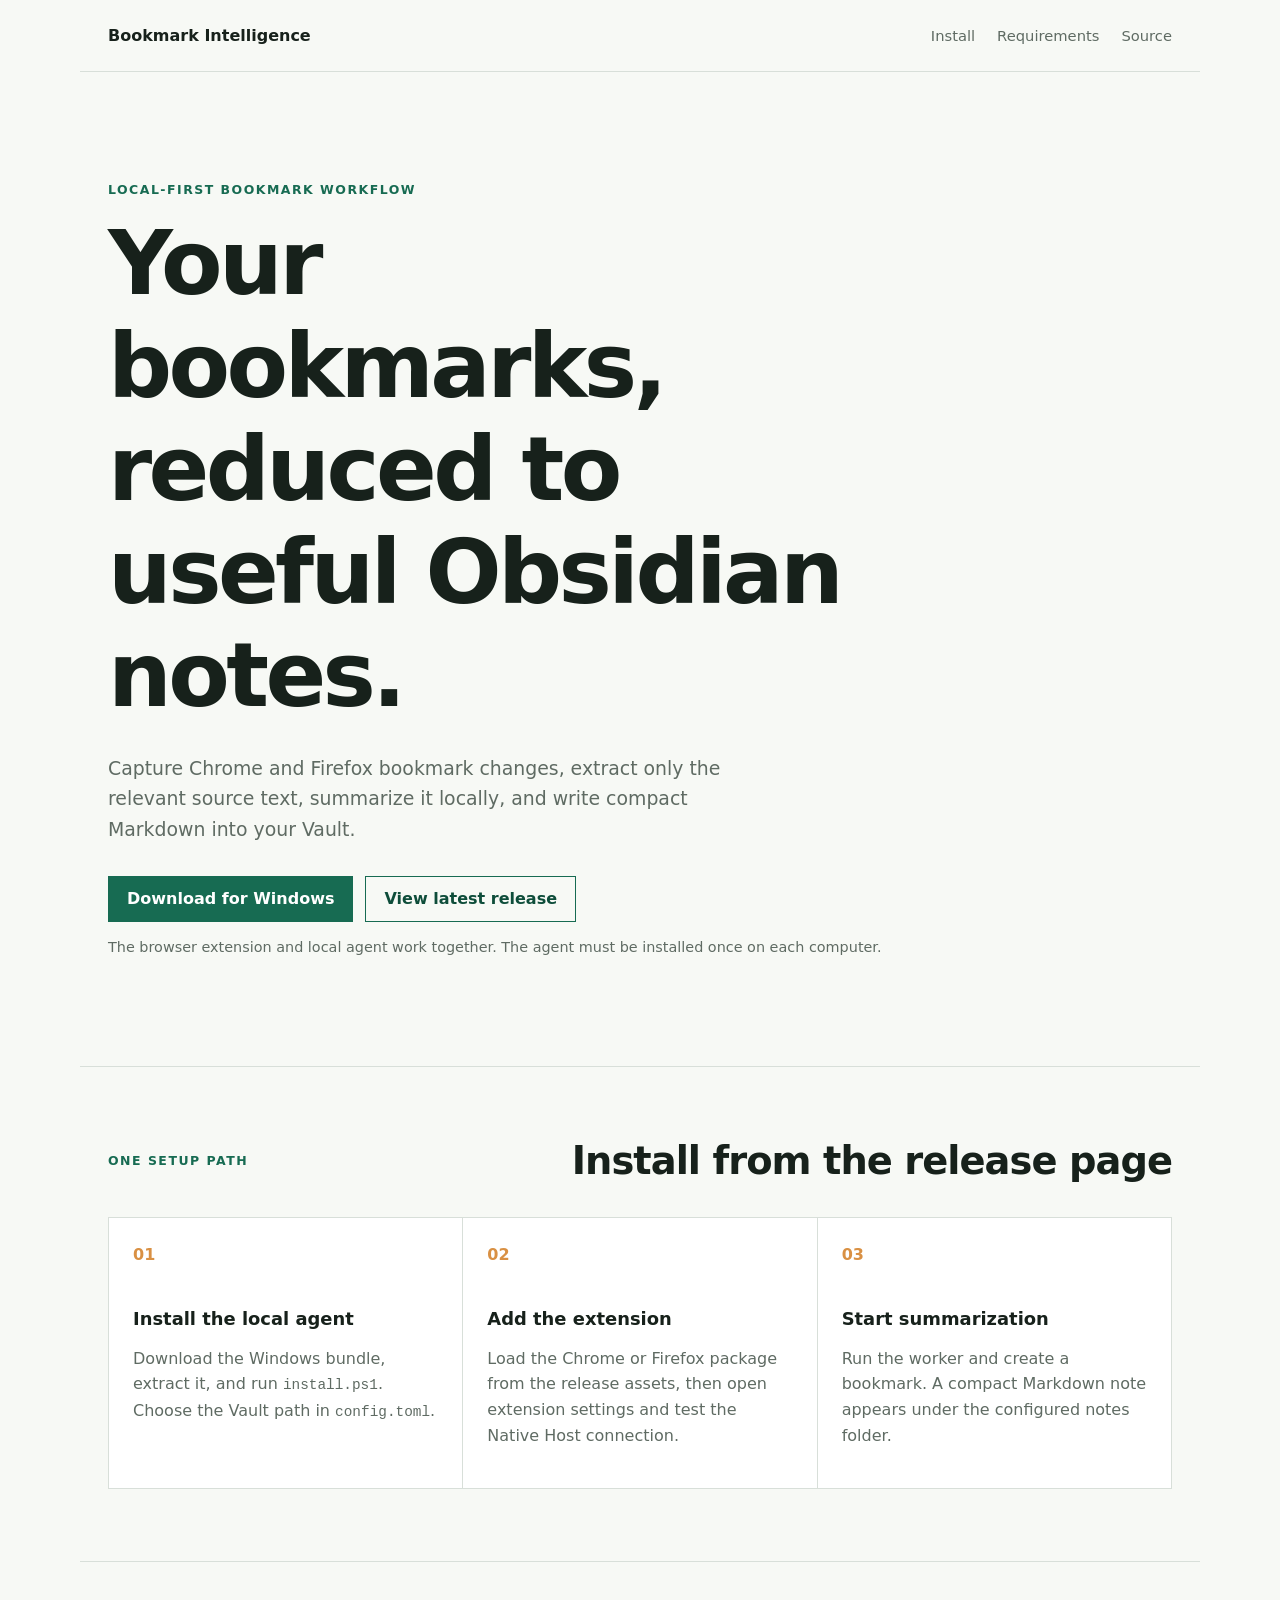
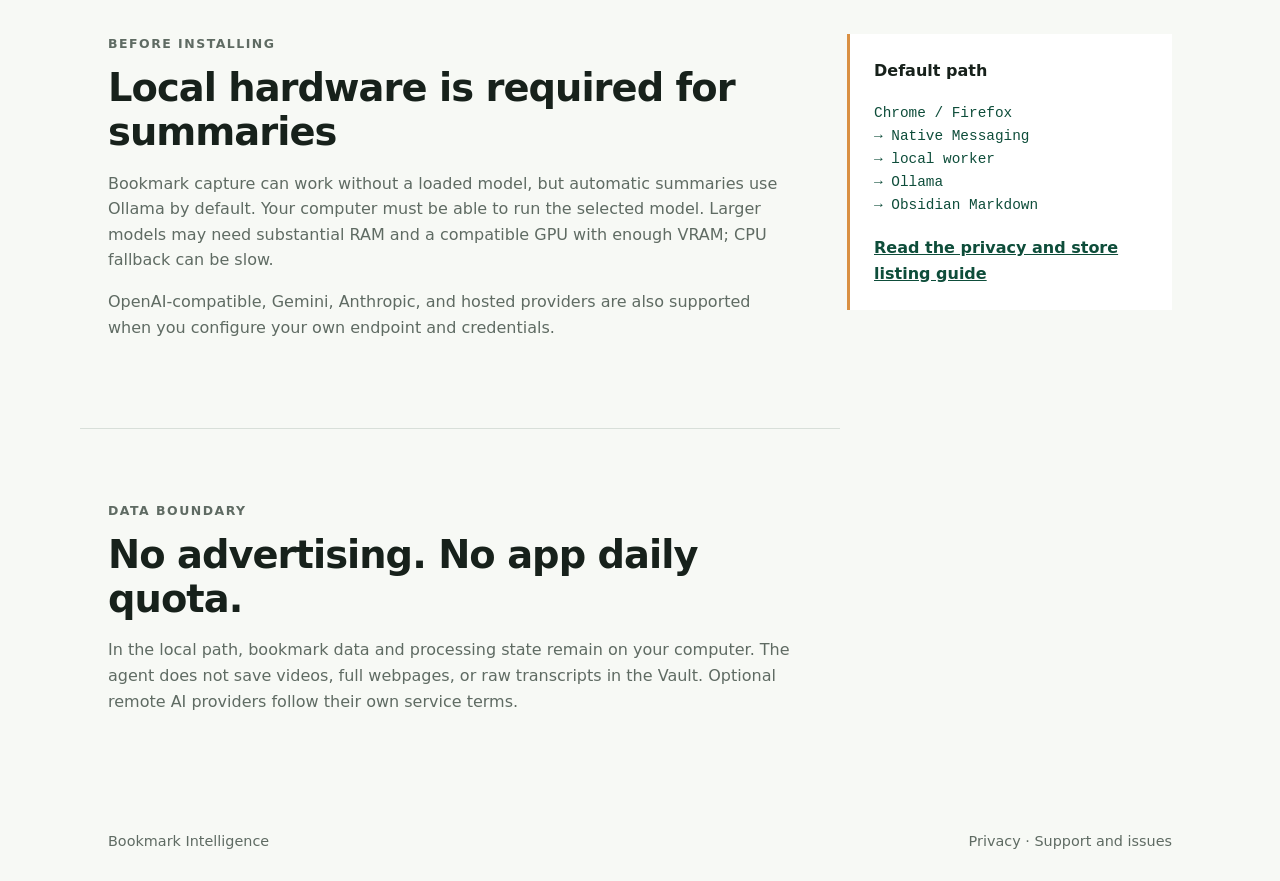
==== site/index.html @ 92572315 "Add public privacy page for store listings" ====
<!doctype html>
<html lang="en">
<head>
  <meta charset="utf-8">
  <meta name="viewport" content="width=device-width, initial-scale=1">
  <meta name="description" content="Local-first Chrome and Firefox bookmark summaries for Obsidian.">
  <title>Bookmark Intelligence</title>
  <link rel="stylesheet" href="styles.css">
</head>
<body>
  <header class="topbar">
    <a class="brand" href=".">Bookmark Intelligence</a>
    <nav aria-label="Primary navigation">
      <a href="#install">Install</a>
      <a href="#requirements">Requirements</a>
      <a href="https://github.com/EggR0/obsidian-bookmark-intelligence">Source</a>
    </nav>
  </header>
  <main>
    <section class="hero" aria-labelledby="hero-title">
      <p class="eyebrow">Local-first bookmark workflow</p>
      <h1 id="hero-title">Your bookmarks, reduced to useful Obsidian notes.</h1>
      <p class="lede">Capture Chrome and Firefox bookmark changes, extract only the relevant source text, summarize it locally, and write compact Markdown into your Vault.</p>
      <div class="actions">
        <a class="button primary" href="https://github.com/EggR0/obsidian-bookmark-intelligence/releases/latest/download/bookmark-intelligence-windows.zip">Download for Windows</a>
        <a class="button secondary" href="https://github.com/EggR0/obsidian-bookmark-intelligence/releases/latest">View latest release</a>
      </div>
      <p class="note">The browser extension and local agent work together. The agent must be installed once on each computer.</p>
    </section>
    <section id="install" class="section" aria-labelledby="install-title">
      <div class="section-heading"><p class="eyebrow">One setup path</p><h2 id="install-title">Install from the release page</h2></div>
      <div class="steps">
        <article class="step"><span>01</span><h3>Install the local agent</h3><p>Download the Windows bundle, extract it, and run <code>install.ps1</code>. Choose the Vault path in <code>config.toml</code>.</p></article>
        <article class="step"><span>02</span><h3>Add the extension</h3><p>Load the Chrome or Firefox package from the release assets, then open extension settings and test the Native Host connection.</p></article>
        <article class="step"><span>03</span><h3>Start summarization</h3><p>Run the worker and create a bookmark. A compact Markdown note appears under the configured notes folder.</p></article>
      </div>
    </section>
    <section id="requirements" class="section split" aria-labelledby="requirements-title">
      <div><p class="eyebrow">Before installing</p><h2 id="requirements-title">Local hardware is required for summaries</h2><p>Bookmark capture can work without a loaded model, but automatic summaries use Ollama by default. Your computer must be able to run the selected model. Larger models may need substantial RAM and a compatible GPU with enough VRAM; CPU fallback can be slow.</p><p>OpenAI-compatible, Gemini, Anthropic, and hosted providers are also supported when you configure your own endpoint and credentials.</p></div>
      <aside class="fact-panel"><strong>Default path</strong><code>Chrome / Firefox
→ Native Messaging
→ local worker
→ Ollama
→ Obsidian Markdown</code><a href="https://github.com/EggR0/obsidian-bookmark-intelligence/blob/main/STORE_SUBMISSION.md">Read the privacy and store listing guide</a></aside>
    </section>
    <section class="section compact" aria-labelledby="privacy-title"><p class="eyebrow">Data boundary</p><h2 id="privacy-title">No advertising. No app daily quota.</h2><p>In the local path, bookmark data and processing state remain on your computer. The agent does not save videos, full webpages, or raw transcripts in the Vault. Optional remote AI providers follow their own service terms.</p></section>
  </main>
  <footer class="footer"><span>Bookmark Intelligence</span><span><a href="privacy.html">Privacy</a> · <a href="https://github.com/EggR0/obsidian-bookmark-intelligence/issues">Support and issues</a></span></footer>
</body>
</html>
---- site/styles.css ----
:root { color-scheme: light; --ink:#17211b; --muted:#5f6b63; --line:#d8dfd9; --paper:#f7f9f5; --panel:#fff; --accent:#176b52; --accent-dark:#0e4d3a; --warm:#d99043; }
* { box-sizing:border-box; }
html { scroll-behavior:smooth; }
body { margin:0; background:var(--paper); color:var(--ink); font:16px/1.6 system-ui,-apple-system,BlinkMacSystemFont,"Segoe UI",sans-serif; }
a { color:inherit; }
.topbar, main, .footer { max-width:1120px; margin:0 auto; }
.topbar { min-height:72px; display:flex; align-items:center; justify-content:space-between; padding:0 28px; border-bottom:1px solid var(--line); }
.brand { font-weight:750; text-decoration:none; }
nav { display:flex; gap:22px; color:var(--muted); font-size:.92rem; }
nav a, .footer a { text-decoration:none; }
nav a:hover, .footer a:hover { color:var(--accent); }
.hero { padding:108px 28px 92px; max-width:850px; }
.eyebrow { margin:0 0 12px; color:var(--accent); font-size:.78rem; font-weight:800; letter-spacing:.12em; text-transform:uppercase; }
h1,h2,h3 { line-height:1.15; margin:0; }
h1 { max-width:760px; font-size:clamp(2.7rem,7vw,5.8rem); letter-spacing:-.04em; }
h2 { font-size:clamp(1.9rem,3vw,3rem); letter-spacing:-.025em; }
h3 { font-size:1.12rem; }
.lede { max-width:680px; margin:26px 0 0; color:var(--muted); font-size:1.18rem; }
.actions { display:flex; flex-wrap:wrap; gap:12px; margin-top:32px; }
.button { display:inline-flex; align-items:center; min-height:46px; padding:0 18px; border:1px solid var(--accent); font-weight:700; text-decoration:none; }
.button.primary { background:var(--accent); color:#fff; }
.button.primary:hover { background:var(--accent-dark); }
.button.secondary { color:var(--accent-dark); }
.button.secondary:hover { background:#e5eee8; }
.note { color:var(--muted); font-size:.9rem; }
.section { padding:72px 28px; border-top:1px solid var(--line); }
.section-heading { display:flex; align-items:end; justify-content:space-between; gap:24px; margin-bottom:34px; }
.steps { display:grid; grid-template-columns:repeat(3,1fr); gap:1px; background:var(--line); border:1px solid var(--line); }
.step { min-height:220px; padding:24px; background:var(--panel); }
.step span { display:block; margin-bottom:42px; color:var(--warm); font-weight:800; }
.step p,.split p,.compact p { color:var(--muted); }
.split { display:grid; grid-template-columns:minmax(0,1.35fr) minmax(260px,.65fr); gap:64px; align-items:start; }
.fact-panel { display:grid; gap:18px; padding:24px; border-left:3px solid var(--warm); background:var(--panel); }
.fact-panel code { color:var(--accent-dark); white-space:pre-line; }
.fact-panel a { color:var(--accent-dark); font-weight:700; }
.compact { max-width:760px; }
.footer { display:flex; justify-content:space-between; gap:20px; padding:28px; color:var(--muted); font-size:.9rem; }
code { font-family:ui-monospace,SFMono-Regular,Consolas,monospace; font-size:.9em; }
.prose { max-width:760px; color:var(--muted); }
.permission-list { max-width:760px; display:grid; grid-template-columns:minmax(140px,.35fr) minmax(0,1fr); margin:28px 0 0; border-top:1px solid var(--line); }
.permission-list dt,.permission-list dd { margin:0; padding:15px 0; border-bottom:1px solid var(--line); }
.permission-list dt { color:var(--accent-dark); font-family:ui-monospace,SFMono-Regular,Consolas,monospace; font-weight:700; }
.permission-list dd { color:var(--muted); }
@media (max-width:700px) { .topbar{padding:0 18px} nav{gap:12px} nav a:nth-child(2){display:none} .hero{padding:76px 18px 64px} h1{font-size:clamp(2.7rem,14vw,4.4rem)} .section{padding:52px 18px} .section-heading,.split{display:block} .section-heading h2{margin-top:18px} .steps{display:block} .step+.step{border-top:1px solid var(--line)} .step{min-height:0} .step span{margin-bottom:24px} .fact-panel{margin-top:32px} .footer{padding:24px 18px} }
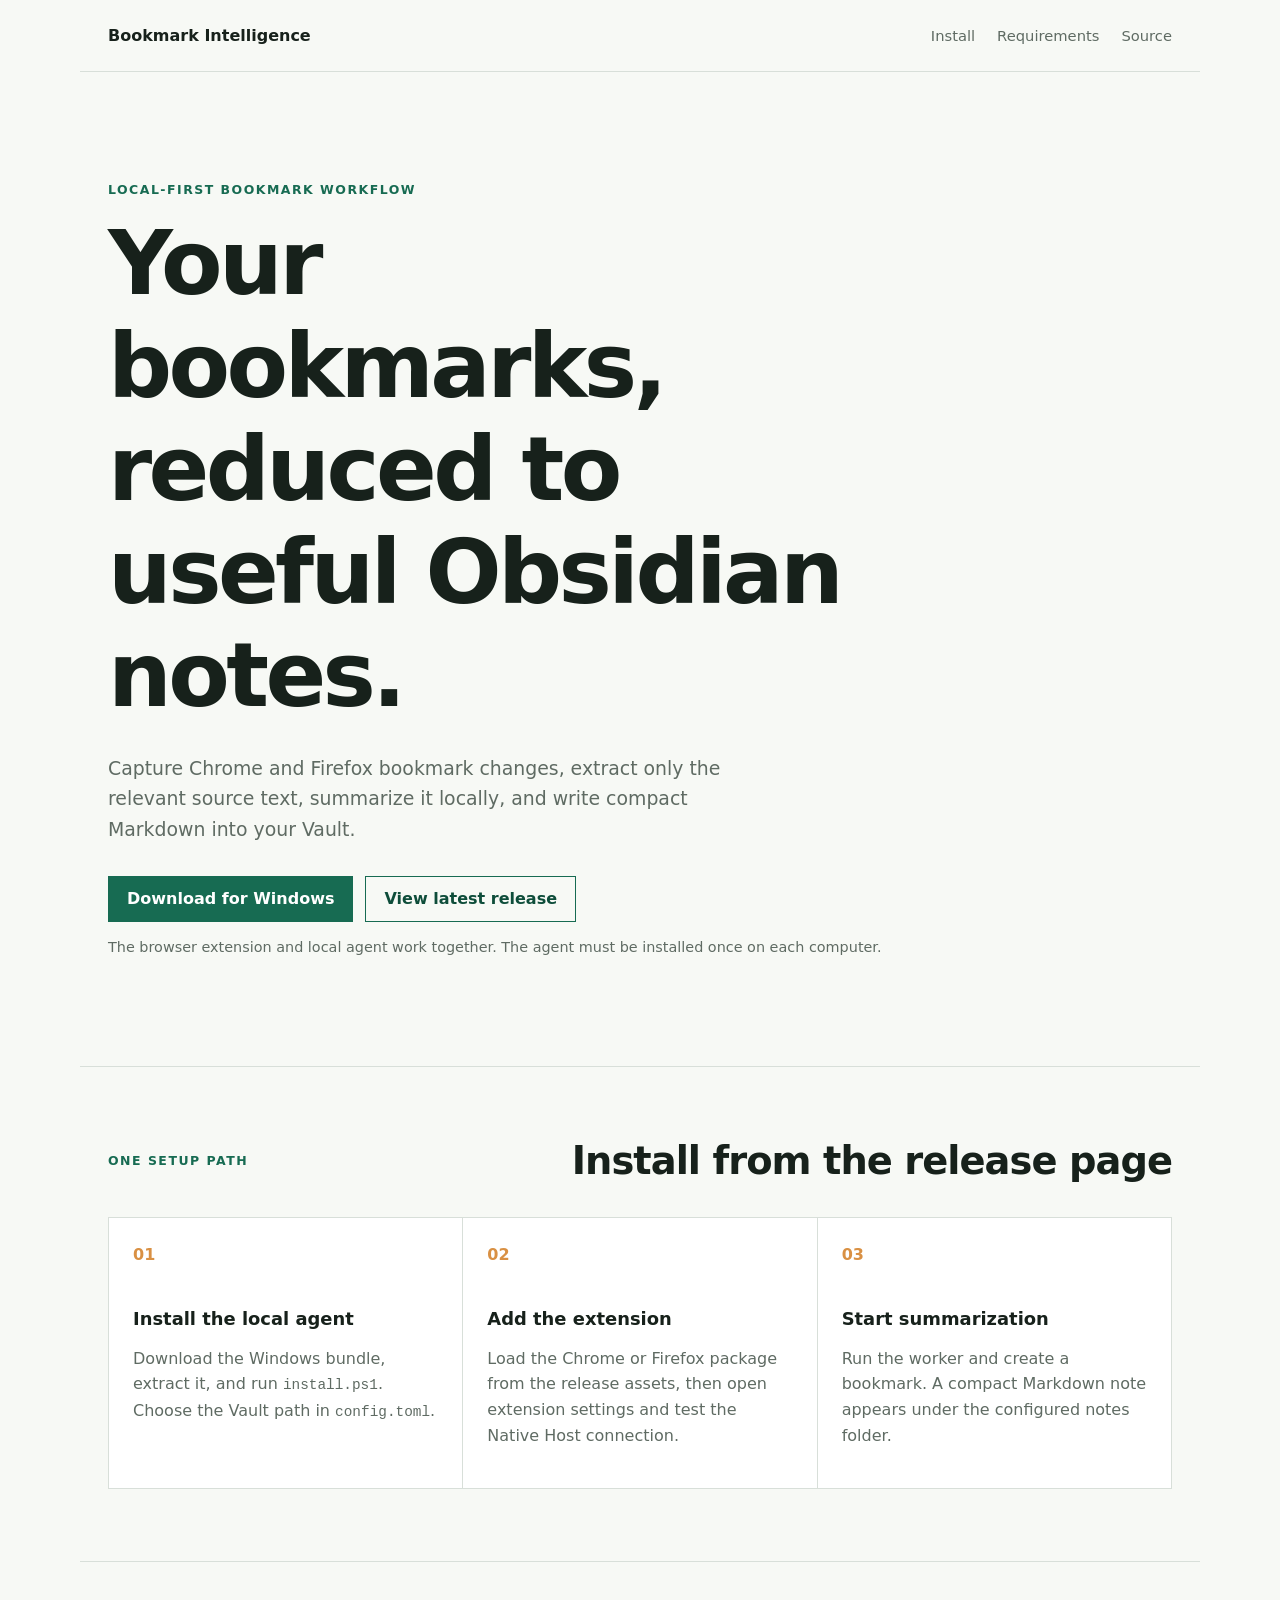
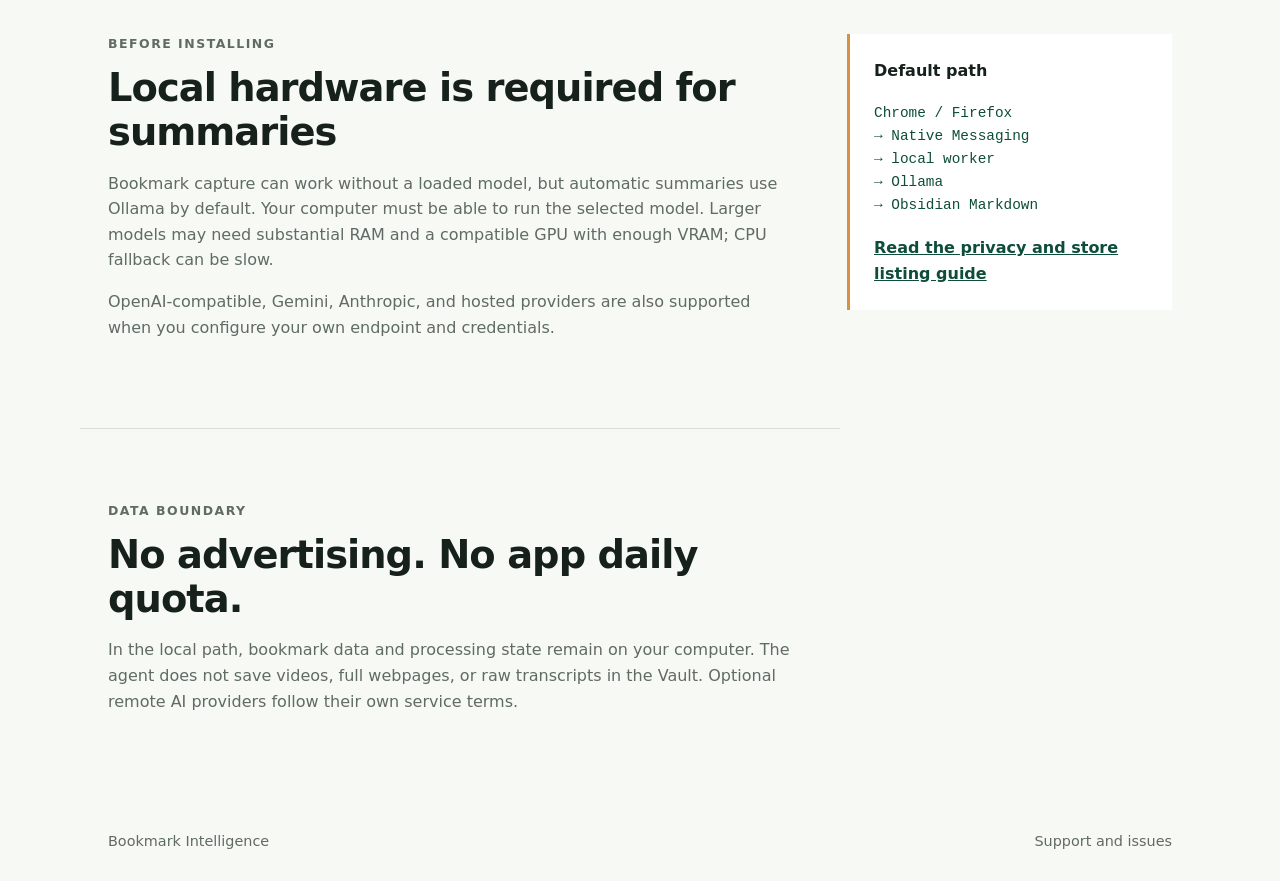
==== commit 816f5de1: "Sync privacy page with main" ====
--- a/site/index.html
+++ b/site/index.html
@@ -45,6 +45,6 @@
     </section>
     <section class="section compact" aria-labelledby="privacy-title"><p class="eyebrow">Data boundary</p><h2 id="privacy-title">No advertising. No app daily quota.</h2><p>In the local path, bookmark data and processing state remain on your computer. The agent does not save videos, full webpages, or raw transcripts in the Vault. Optional remote AI providers follow their own service terms.</p></section>
   </main>
-  <footer class="footer"><span>Bookmark Intelligence</span><span><a href="privacy.html">Privacy</a> · <a href="https://github.com/EggR0/obsidian-bookmark-intelligence/issues">Support and issues</a></span></footer>
+  <footer class="footer"><span>Bookmark Intelligence</span><a href="https://github.com/EggR0/obsidian-bookmark-intelligence/issues">Support and issues</a></footer>
 </body>
 </html>
--- a/site/styles.css
+++ b/site/styles.css
@@ -36,9 +36,4 @@
 .compact { max-width:760px; }
 .footer { display:flex; justify-content:space-between; gap:20px; padding:28px; color:var(--muted); font-size:.9rem; }
 code { font-family:ui-monospace,SFMono-Regular,Consolas,monospace; font-size:.9em; }
-.prose { max-width:760px; color:var(--muted); }
-.permission-list { max-width:760px; display:grid; grid-template-columns:minmax(140px,.35fr) minmax(0,1fr); margin:28px 0 0; border-top:1px solid var(--line); }
-.permission-list dt,.permission-list dd { margin:0; padding:15px 0; border-bottom:1px solid var(--line); }
-.permission-list dt { color:var(--accent-dark); font-family:ui-monospace,SFMono-Regular,Consolas,monospace; font-weight:700; }
-.permission-list dd { color:var(--muted); }
 @media (max-width:700px) { .topbar{padding:0 18px} nav{gap:12px} nav a:nth-child(2){display:none} .hero{padding:76px 18px 64px} h1{font-size:clamp(2.7rem,14vw,4.4rem)} .section{padding:52px 18px} .section-heading,.split{display:block} .section-heading h2{margin-top:18px} .steps{display:block} .step+.step{border-top:1px solid var(--line)} .step{min-height:0} .step span{margin-bottom:24px} .fact-panel{margin-top:32px} .footer{padding:24px 18px} }
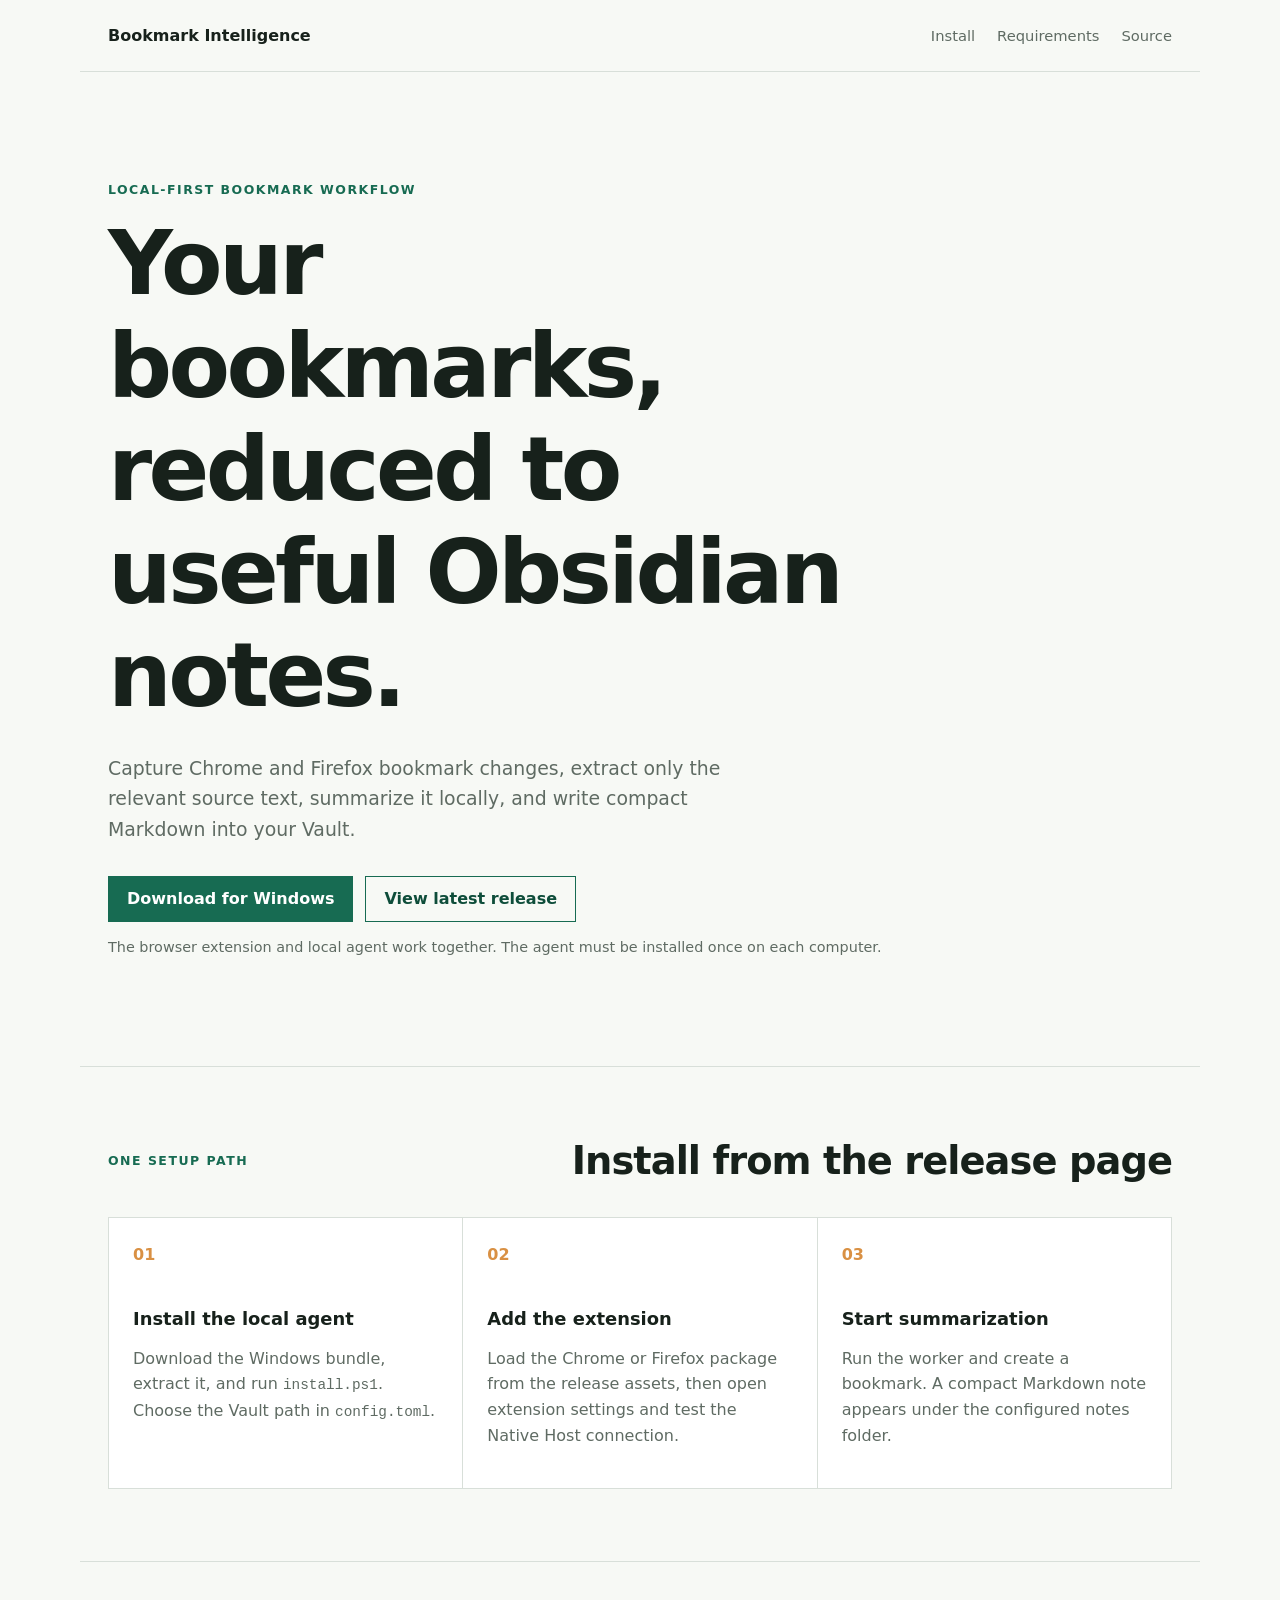
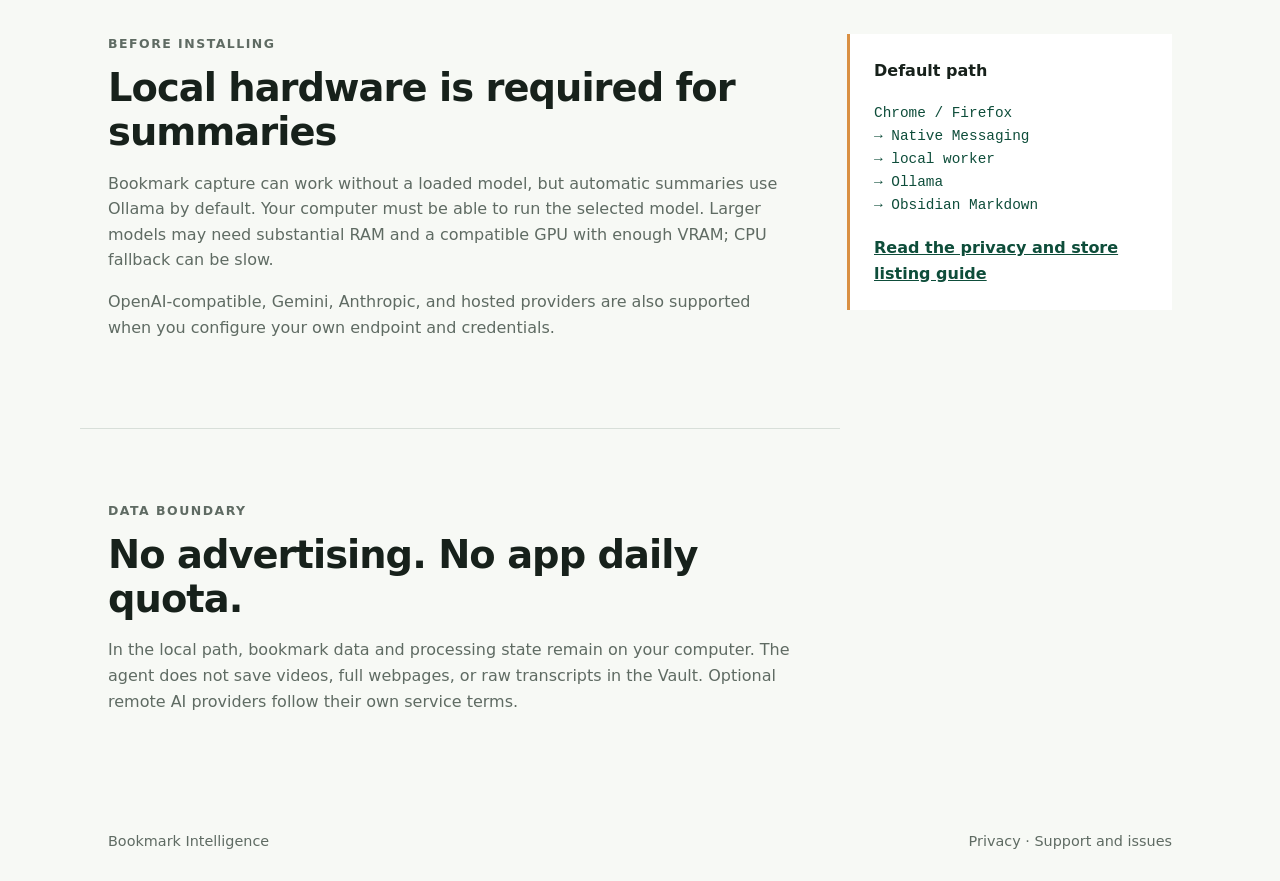
==== commit 7a8b22c8: "Link privacy page from public portal" ====
--- a/site/index.html
+++ b/site/index.html
@@ -45,6 +45,6 @@
     </section>
     <section class="section compact" aria-labelledby="privacy-title"><p class="eyebrow">Data boundary</p><h2 id="privacy-title">No advertising. No app daily quota.</h2><p>In the local path, bookmark data and processing state remain on your computer. The agent does not save videos, full webpages, or raw transcripts in the Vault. Optional remote AI providers follow their own service terms.</p></section>
   </main>
-  <footer class="footer"><span>Bookmark Intelligence</span><a href="https://github.com/EggR0/obsidian-bookmark-intelligence/issues">Support and issues</a></footer>
+  <footer class="footer"><span>Bookmark Intelligence</span><span><a href="privacy.html">Privacy</a> · <a href="https://github.com/EggR0/obsidian-bookmark-intelligence/issues">Support and issues</a></span></footer>
 </body>
 </html>
--- a/site/styles.css
+++ b/site/styles.css
@@ -36,4 +36,9 @@
 .compact { max-width:760px; }
 .footer { display:flex; justify-content:space-between; gap:20px; padding:28px; color:var(--muted); font-size:.9rem; }
 code { font-family:ui-monospace,SFMono-Regular,Consolas,monospace; font-size:.9em; }
+.prose { max-width:760px; color:var(--muted); }
+.permission-list { max-width:760px; display:grid; grid-template-columns:minmax(140px,.35fr) minmax(0,1fr); margin:28px 0 0; border-top:1px solid var(--line); }
+.permission-list dt,.permission-list dd { margin:0; padding:15px 0; border-bottom:1px solid var(--line); }
+.permission-list dt { color:var(--accent-dark); font-family:ui-monospace,SFMono-Regular,Consolas,monospace; font-weight:700; }
+.permission-list dd { color:var(--muted); }
 @media (max-width:700px) { .topbar{padding:0 18px} nav{gap:12px} nav a:nth-child(2){display:none} .hero{padding:76px 18px 64px} h1{font-size:clamp(2.7rem,14vw,4.4rem)} .section{padding:52px 18px} .section-heading,.split{display:block} .section-heading h2{margin-top:18px} .steps{display:block} .step+.step{border-top:1px solid var(--line)} .step{min-height:0} .step span{margin-bottom:24px} .fact-panel{margin-top:32px} .footer{padding:24px 18px} }
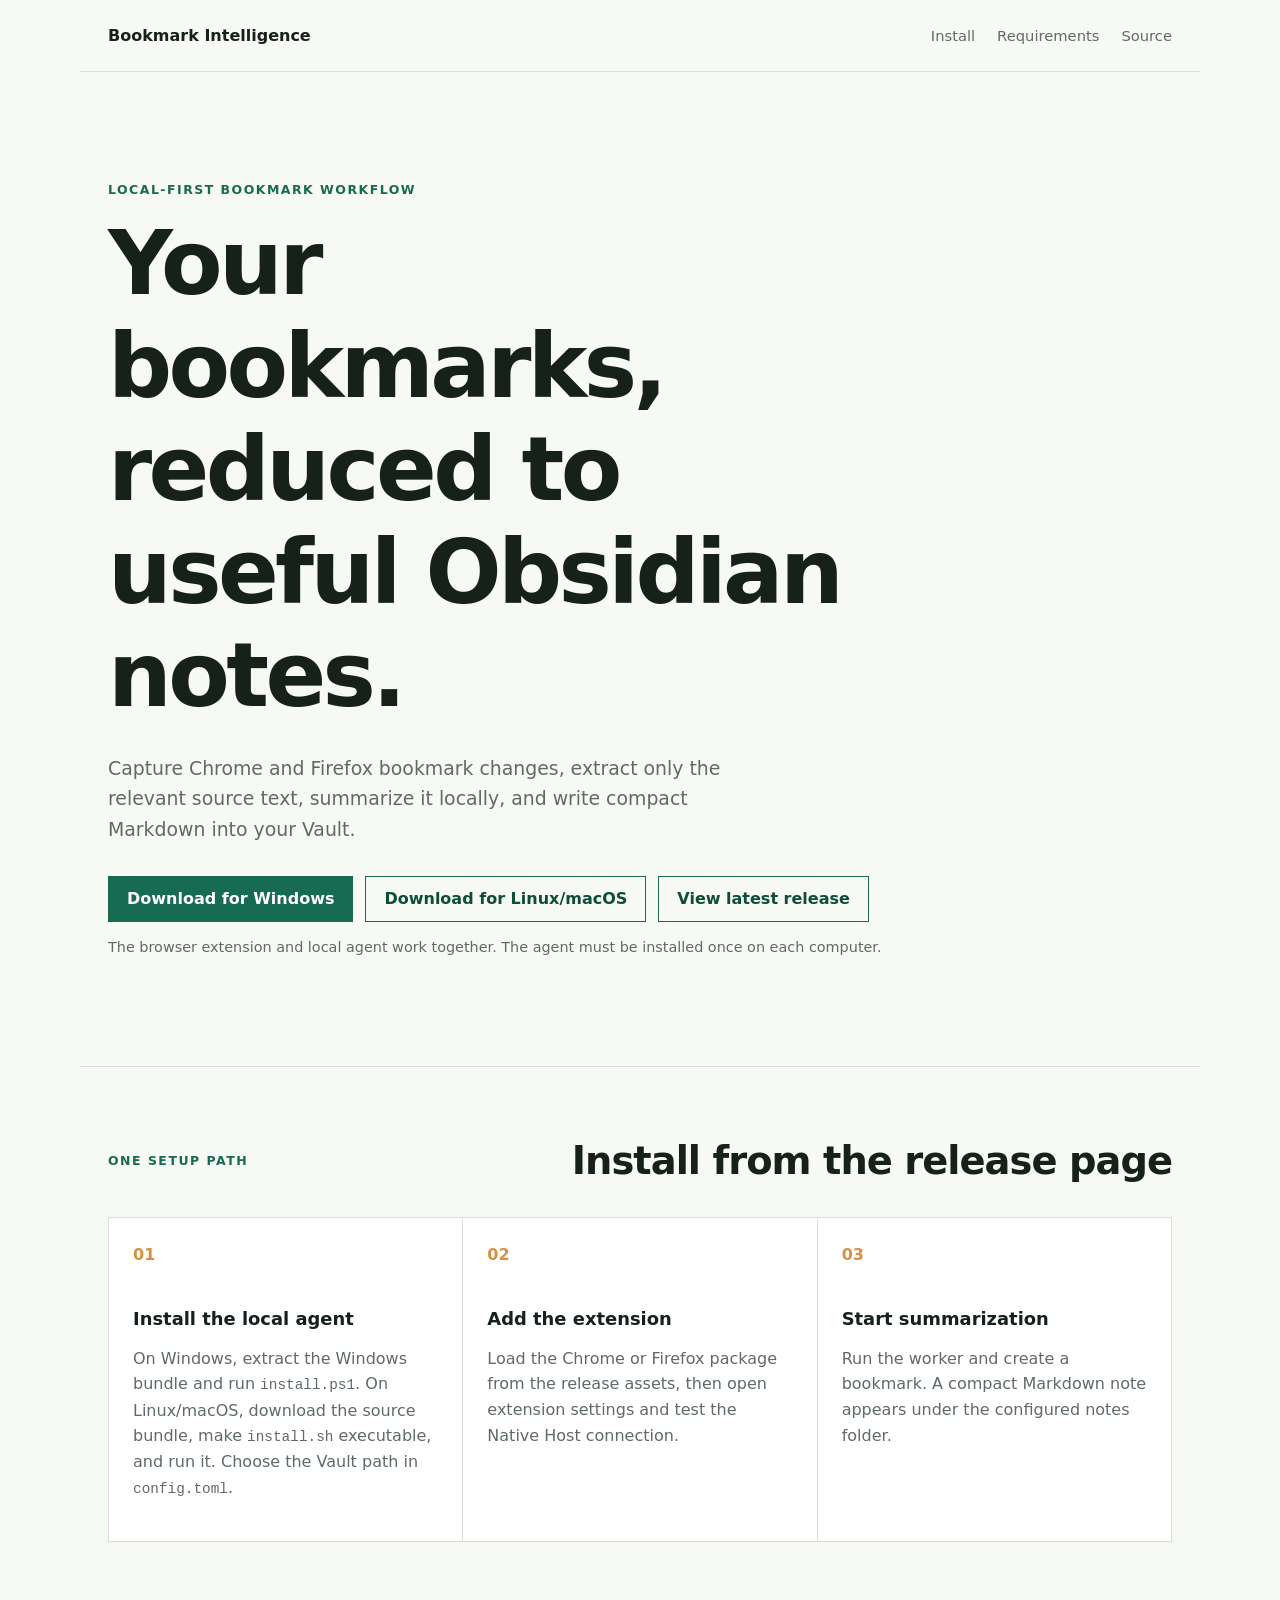
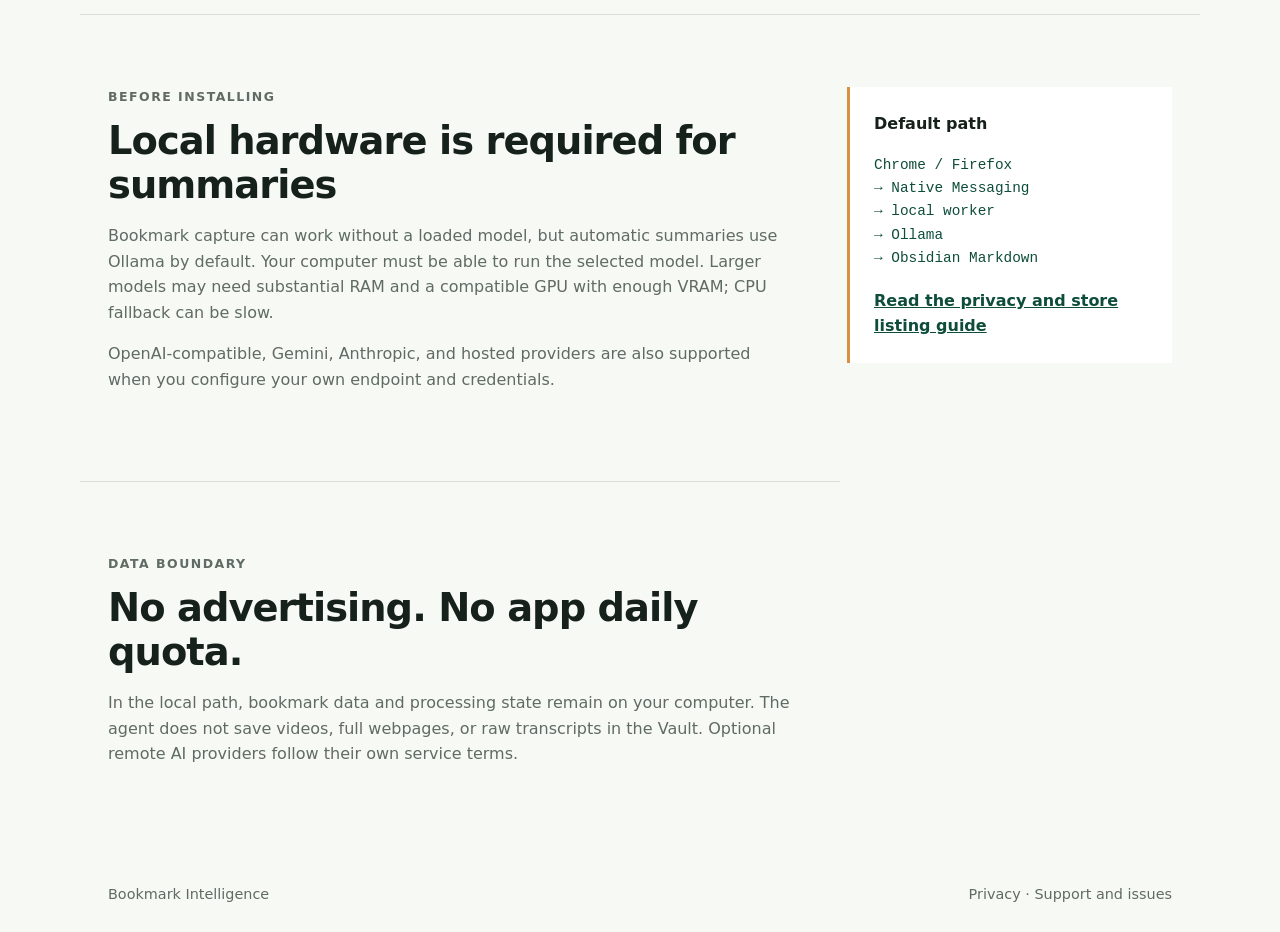
==== commit 6bfdee12: "Document Linux and macOS installation downloads" ====
--- a/site/index.html
+++ b/site/index.html
@@ -23,6 +23,7 @@
       <p class="lede">Capture Chrome and Firefox bookmark changes, extract only the relevant source text, summarize it locally, and write compact Markdown into your Vault.</p>
       <div class="actions">
         <a class="button primary" href="https://github.com/EggR0/obsidian-bookmark-intelligence/releases/latest/download/bookmark-intelligence-windows.zip">Download for Windows</a>
+        <a class="button secondary" href="https://github.com/EggR0/obsidian-bookmark-intelligence/releases/latest/download/bookmark-intelligence-source.zip">Download for Linux/macOS</a>
         <a class="button secondary" href="https://github.com/EggR0/obsidian-bookmark-intelligence/releases/latest">View latest release</a>
       </div>
       <p class="note">The browser extension and local agent work together. The agent must be installed once on each computer.</p>
@@ -30,7 +31,7 @@
     <section id="install" class="section" aria-labelledby="install-title">
       <div class="section-heading"><p class="eyebrow">One setup path</p><h2 id="install-title">Install from the release page</h2></div>
       <div class="steps">
-        <article class="step"><span>01</span><h3>Install the local agent</h3><p>Download the Windows bundle, extract it, and run <code>install.ps1</code>. Choose the Vault path in <code>config.toml</code>.</p></article>
+        <article class="step"><span>01</span><h3>Install the local agent</h3><p>On Windows, extract the Windows bundle and run <code>install.ps1</code>. On Linux/macOS, download the source bundle, make <code>install.sh</code> executable, and run it. Choose the Vault path in <code>config.toml</code>.</p></article>
         <article class="step"><span>02</span><h3>Add the extension</h3><p>Load the Chrome or Firefox package from the release assets, then open extension settings and test the Native Host connection.</p></article>
         <article class="step"><span>03</span><h3>Start summarization</h3><p>Run the worker and create a bookmark. A compact Markdown note appears under the configured notes folder.</p></article>
       </div>
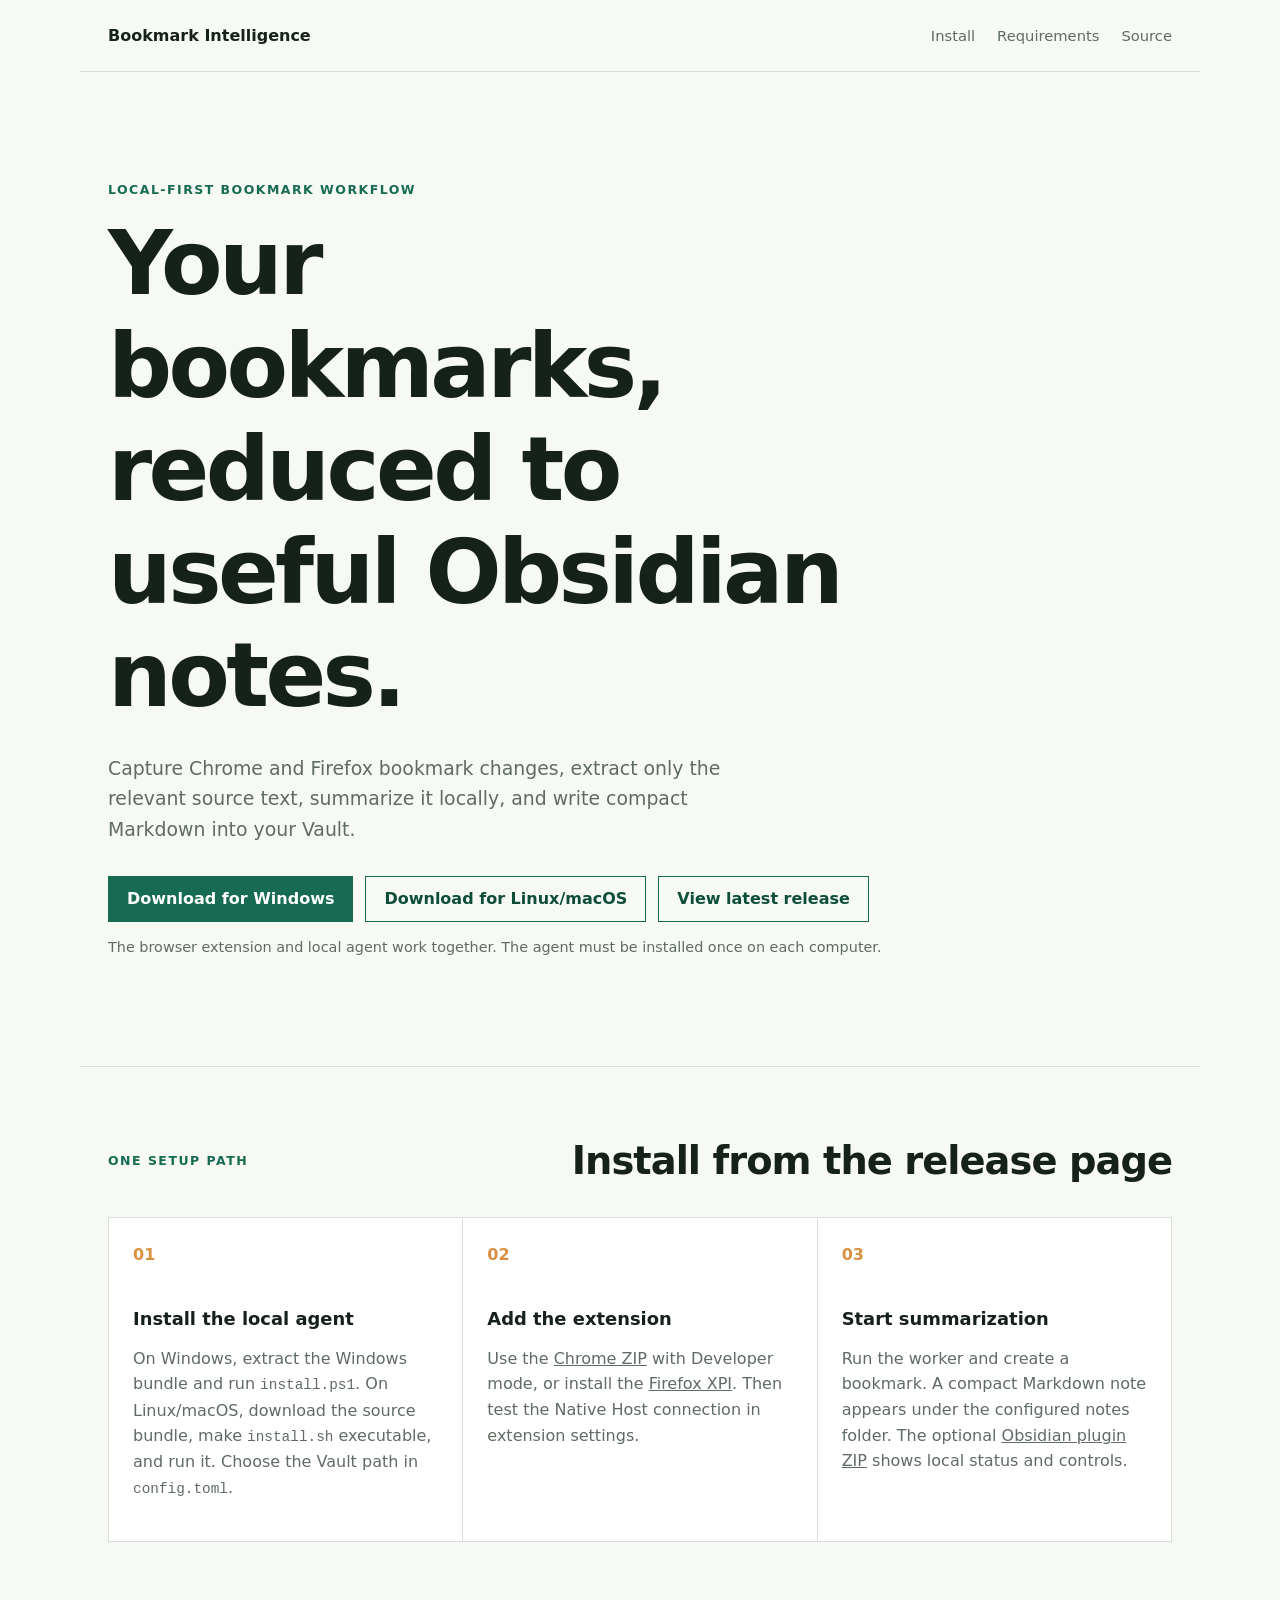
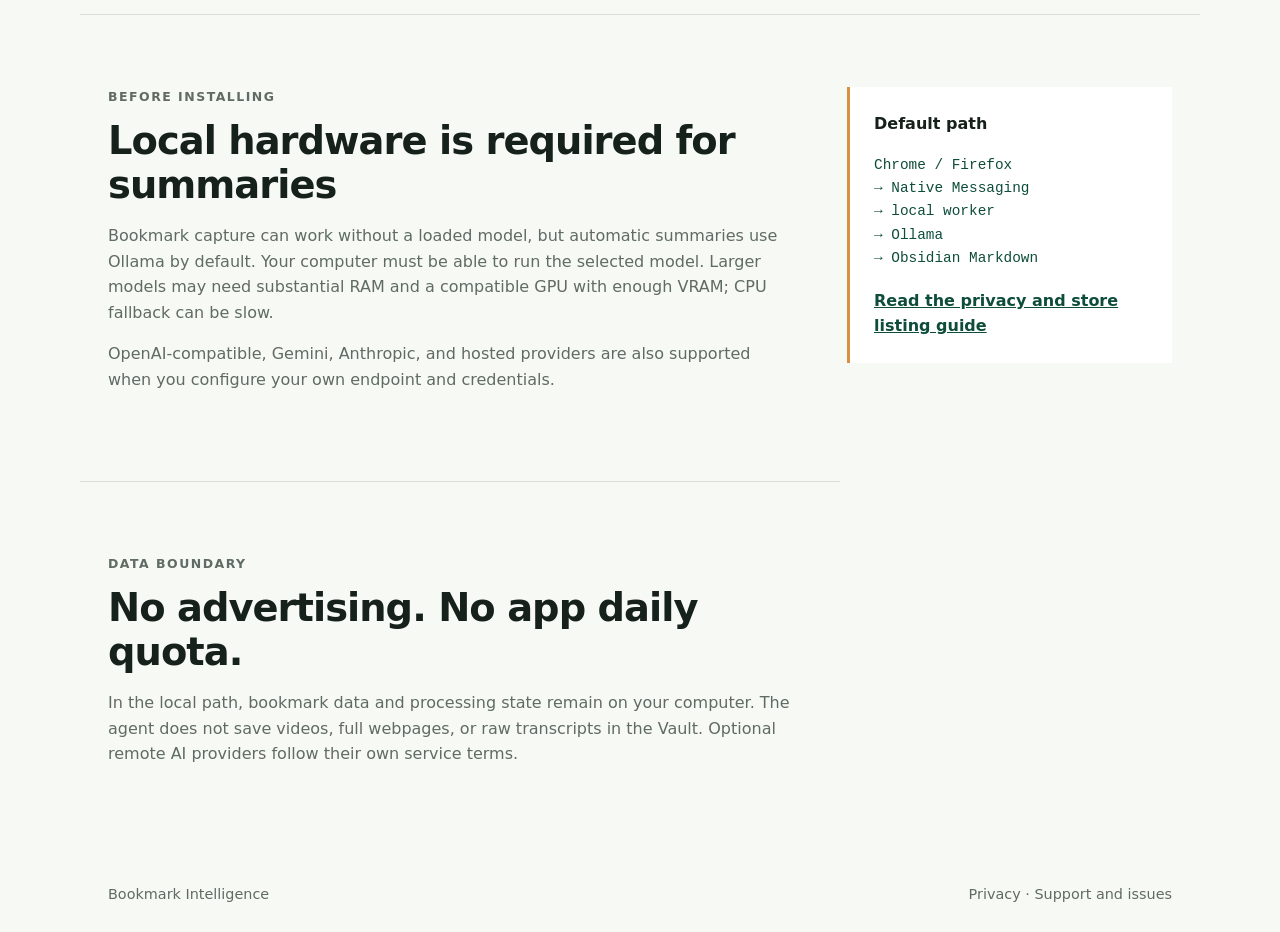
==== commit d0e1ace1: "Clarify release package download links" ====
--- a/site/index.html
+++ b/site/index.html
@@ -32,8 +32,8 @@
       <div class="section-heading"><p class="eyebrow">One setup path</p><h2 id="install-title">Install from the release page</h2></div>
       <div class="steps">
         <article class="step"><span>01</span><h3>Install the local agent</h3><p>On Windows, extract the Windows bundle and run <code>install.ps1</code>. On Linux/macOS, download the source bundle, make <code>install.sh</code> executable, and run it. Choose the Vault path in <code>config.toml</code>.</p></article>
-        <article class="step"><span>02</span><h3>Add the extension</h3><p>Load the Chrome or Firefox package from the release assets, then open extension settings and test the Native Host connection.</p></article>
-        <article class="step"><span>03</span><h3>Start summarization</h3><p>Run the worker and create a bookmark. A compact Markdown note appears under the configured notes folder.</p></article>
+        <article class="step"><span>02</span><h3>Add the extension</h3><p>Use the <a href="https://github.com/EggR0/obsidian-bookmark-intelligence/releases/latest/download/chrome-extension.zip">Chrome ZIP</a> with Developer mode, or install the <a href="https://github.com/EggR0/obsidian-bookmark-intelligence/releases/latest/download/firefox-extension.xpi">Firefox XPI</a>. Then test the Native Host connection in extension settings.</p></article>
+        <article class="step"><span>03</span><h3>Start summarization</h3><p>Run the worker and create a bookmark. A compact Markdown note appears under the configured notes folder. The optional <a href="https://github.com/EggR0/obsidian-bookmark-intelligence/releases/latest/download/obsidian-bookmark-intelligence-plugin.zip">Obsidian plugin ZIP</a> shows local status and controls.</p></article>
       </div>
     </section>
     <section id="requirements" class="section split" aria-labelledby="requirements-title">
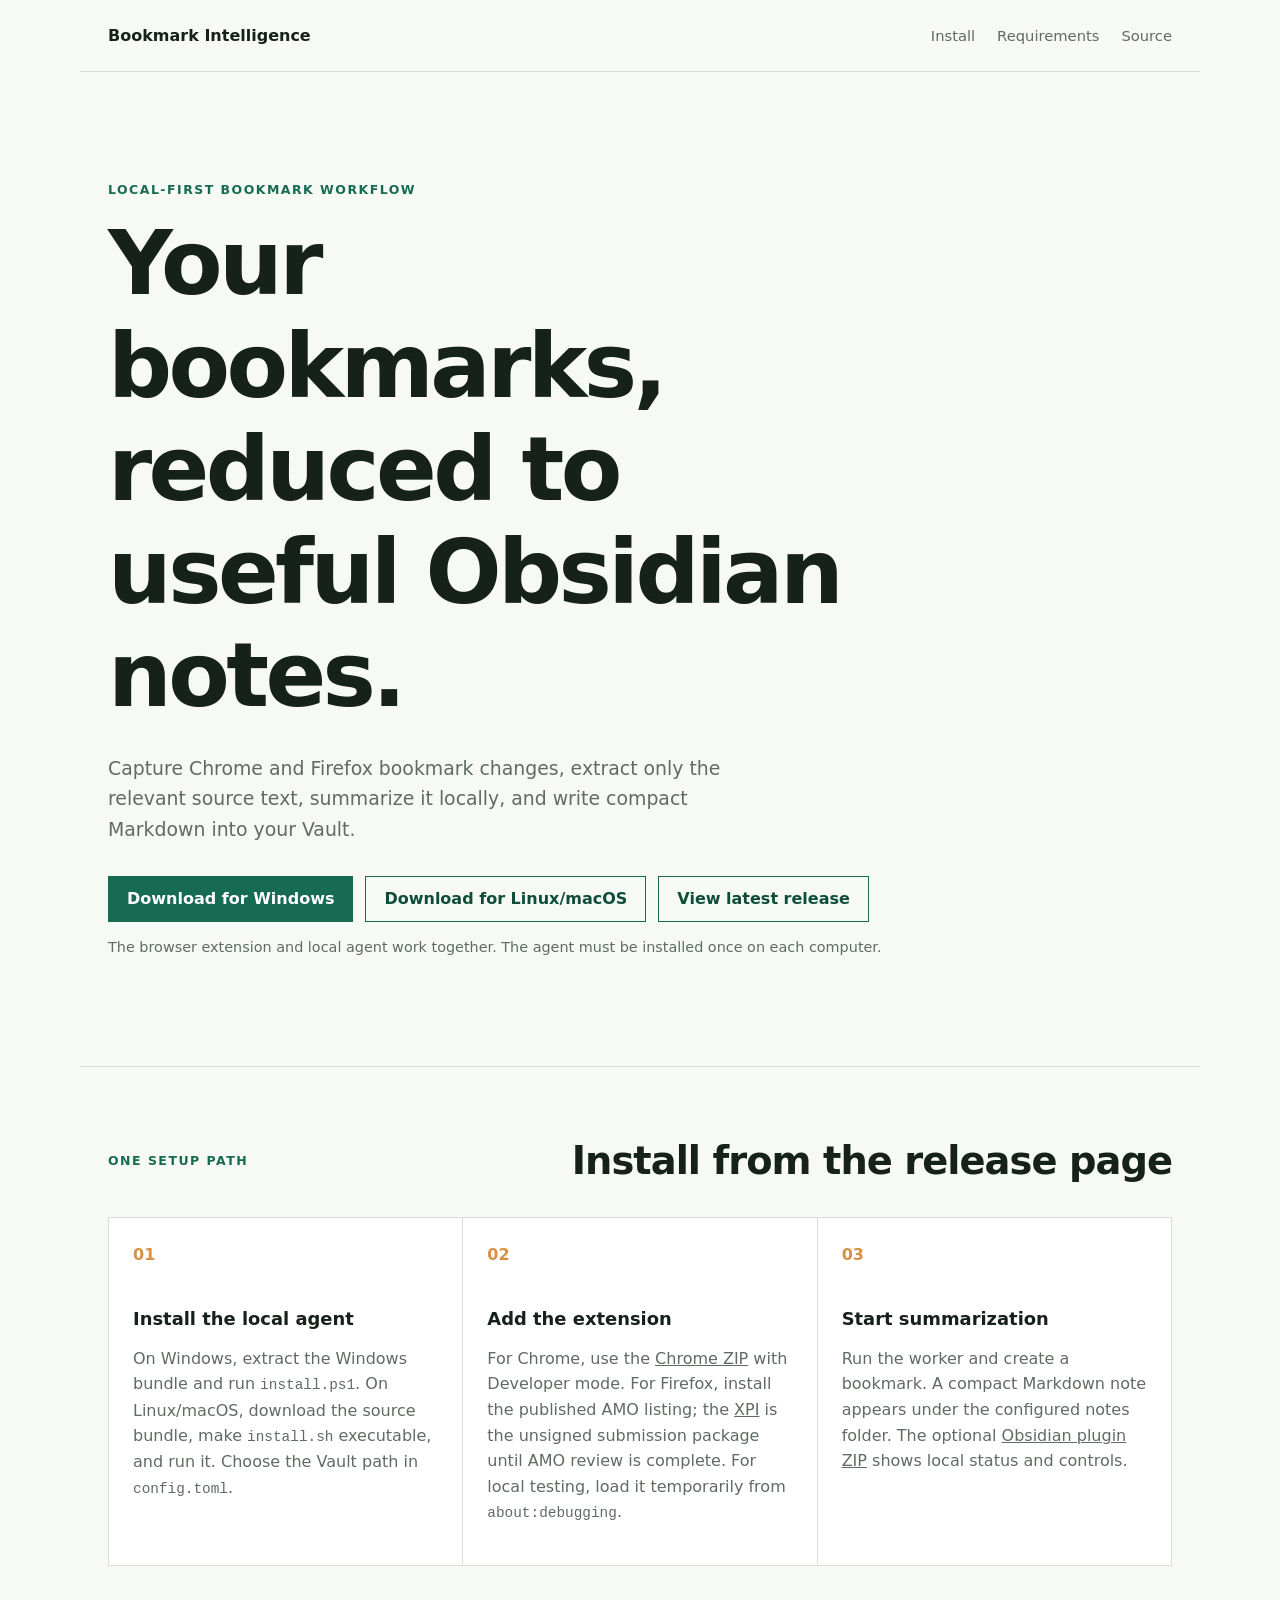
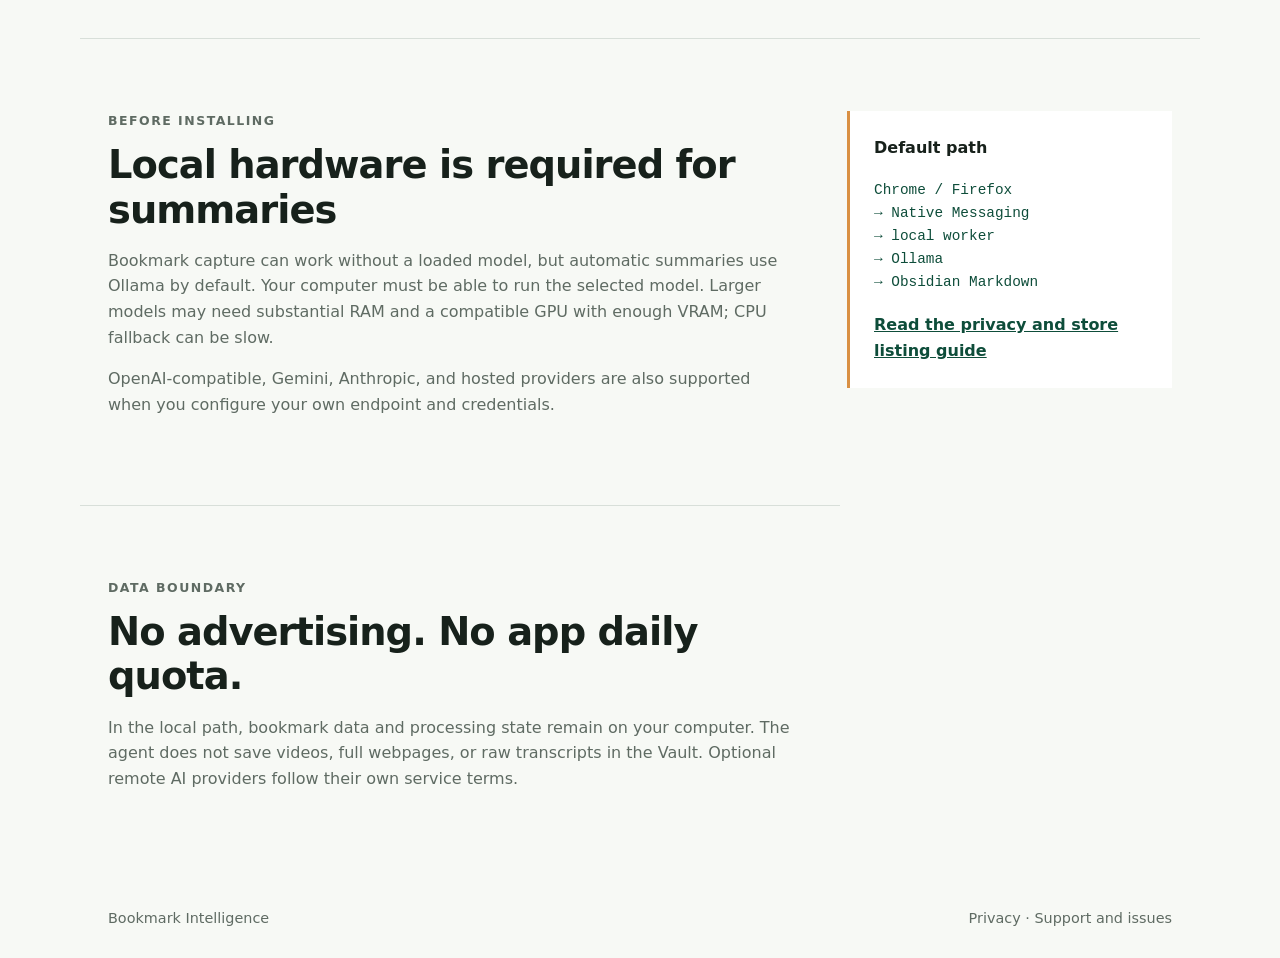
==== commit 4cc02f18: "Clarify Firefox signing before store publication" ====
--- a/site/index.html
+++ b/site/index.html
@@ -32,7 +32,7 @@
       <div class="section-heading"><p class="eyebrow">One setup path</p><h2 id="install-title">Install from the release page</h2></div>
       <div class="steps">
         <article class="step"><span>01</span><h3>Install the local agent</h3><p>On Windows, extract the Windows bundle and run <code>install.ps1</code>. On Linux/macOS, download the source bundle, make <code>install.sh</code> executable, and run it. Choose the Vault path in <code>config.toml</code>.</p></article>
-        <article class="step"><span>02</span><h3>Add the extension</h3><p>Use the <a href="https://github.com/EggR0/obsidian-bookmark-intelligence/releases/latest/download/chrome-extension.zip">Chrome ZIP</a> with Developer mode, or install the <a href="https://github.com/EggR0/obsidian-bookmark-intelligence/releases/latest/download/firefox-extension.xpi">Firefox XPI</a>. Then test the Native Host connection in extension settings.</p></article>
+        <article class="step"><span>02</span><h3>Add the extension</h3><p>For Chrome, use the <a href="https://github.com/EggR0/obsidian-bookmark-intelligence/releases/latest/download/chrome-extension.zip">Chrome ZIP</a> with Developer mode. For Firefox, install the published AMO listing; the <a href="https://github.com/EggR0/obsidian-bookmark-intelligence/releases/latest/download/firefox-extension.xpi">XPI</a> is the unsigned submission package until AMO review is complete. For local testing, load it temporarily from <code>about:debugging</code>.</p></article>
         <article class="step"><span>03</span><h3>Start summarization</h3><p>Run the worker and create a bookmark. A compact Markdown note appears under the configured notes folder. The optional <a href="https://github.com/EggR0/obsidian-bookmark-intelligence/releases/latest/download/obsidian-bookmark-intelligence-plugin.zip">Obsidian plugin ZIP</a> shows local status and controls.</p></article>
       </div>
     </section>
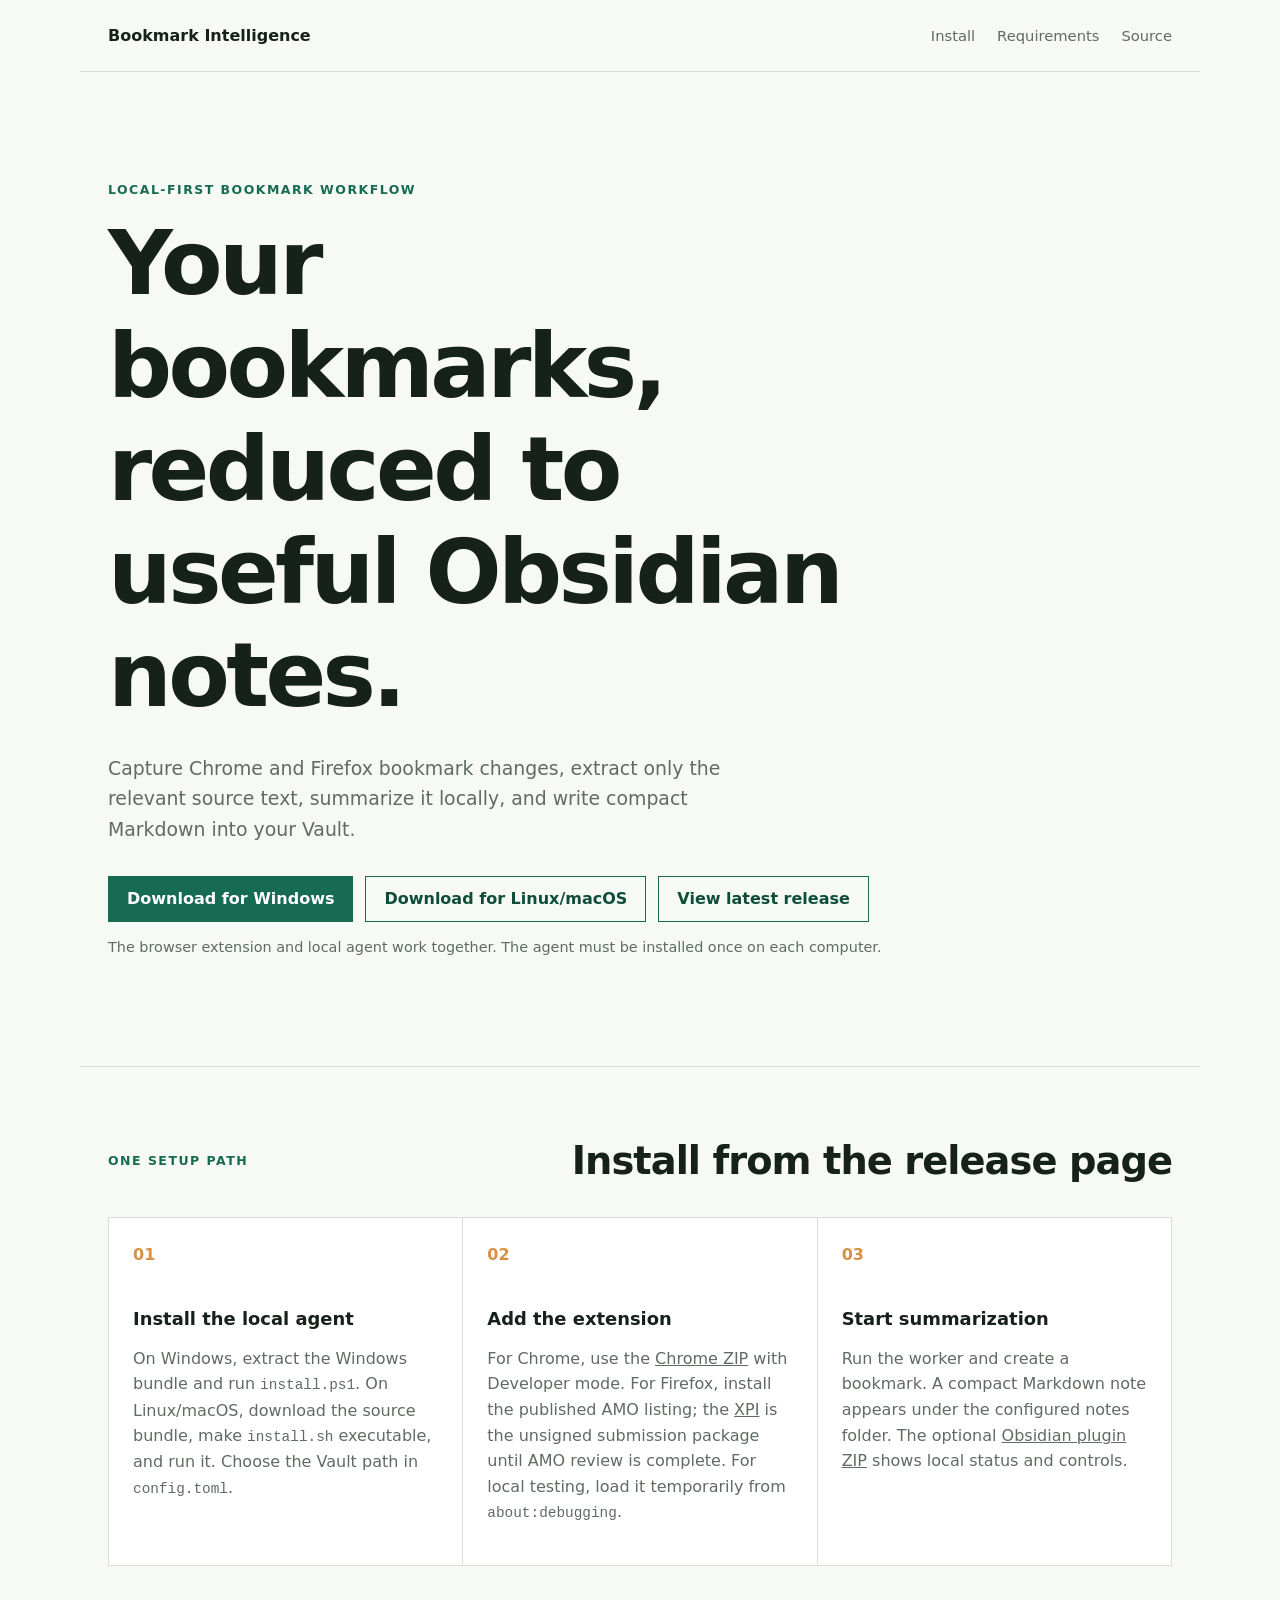
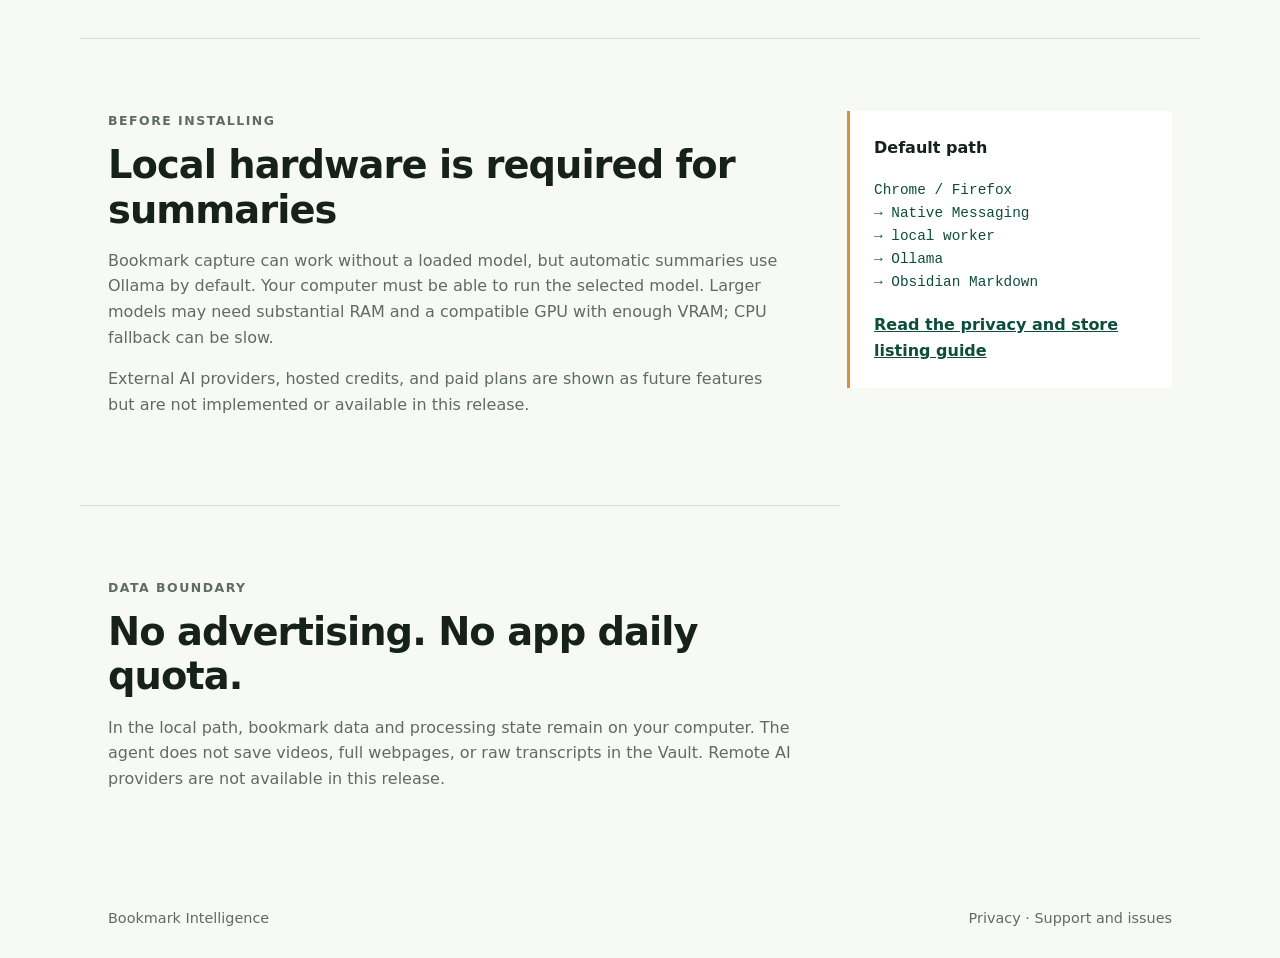
==== commit 37a142ca: "Clarify unavailable paid and remote AI features" ====
--- a/site/index.html
+++ b/site/index.html
@@ -37,14 +37,14 @@
       </div>
     </section>
     <section id="requirements" class="section split" aria-labelledby="requirements-title">
-      <div><p class="eyebrow">Before installing</p><h2 id="requirements-title">Local hardware is required for summaries</h2><p>Bookmark capture can work without a loaded model, but automatic summaries use Ollama by default. Your computer must be able to run the selected model. Larger models may need substantial RAM and a compatible GPU with enough VRAM; CPU fallback can be slow.</p><p>OpenAI-compatible, Gemini, Anthropic, and hosted providers are also supported when you configure your own endpoint and credentials.</p></div>
+      <div><p class="eyebrow">Before installing</p><h2 id="requirements-title">Local hardware is required for summaries</h2><p>Bookmark capture can work without a loaded model, but automatic summaries use Ollama by default. Your computer must be able to run the selected model. Larger models may need substantial RAM and a compatible GPU with enough VRAM; CPU fallback can be slow.</p><p>External AI providers, hosted credits, and paid plans are shown as future features but are not implemented or available in this release.</p></div>
       <aside class="fact-panel"><strong>Default path</strong><code>Chrome / Firefox
 → Native Messaging
 → local worker
 → Ollama
 → Obsidian Markdown</code><a href="https://github.com/EggR0/obsidian-bookmark-intelligence/blob/main/STORE_SUBMISSION.md">Read the privacy and store listing guide</a></aside>
     </section>
-    <section class="section compact" aria-labelledby="privacy-title"><p class="eyebrow">Data boundary</p><h2 id="privacy-title">No advertising. No app daily quota.</h2><p>In the local path, bookmark data and processing state remain on your computer. The agent does not save videos, full webpages, or raw transcripts in the Vault. Optional remote AI providers follow their own service terms.</p></section>
+    <section class="section compact" aria-labelledby="privacy-title"><p class="eyebrow">Data boundary</p><h2 id="privacy-title">No advertising. No app daily quota.</h2><p>In the local path, bookmark data and processing state remain on your computer. The agent does not save videos, full webpages, or raw transcripts in the Vault. Remote AI providers are not available in this release.</p></section>
   </main>
   <footer class="footer"><span>Bookmark Intelligence</span><span><a href="privacy.html">Privacy</a> · <a href="https://github.com/EggR0/obsidian-bookmark-intelligence/issues">Support and issues</a></span></footer>
 </body>
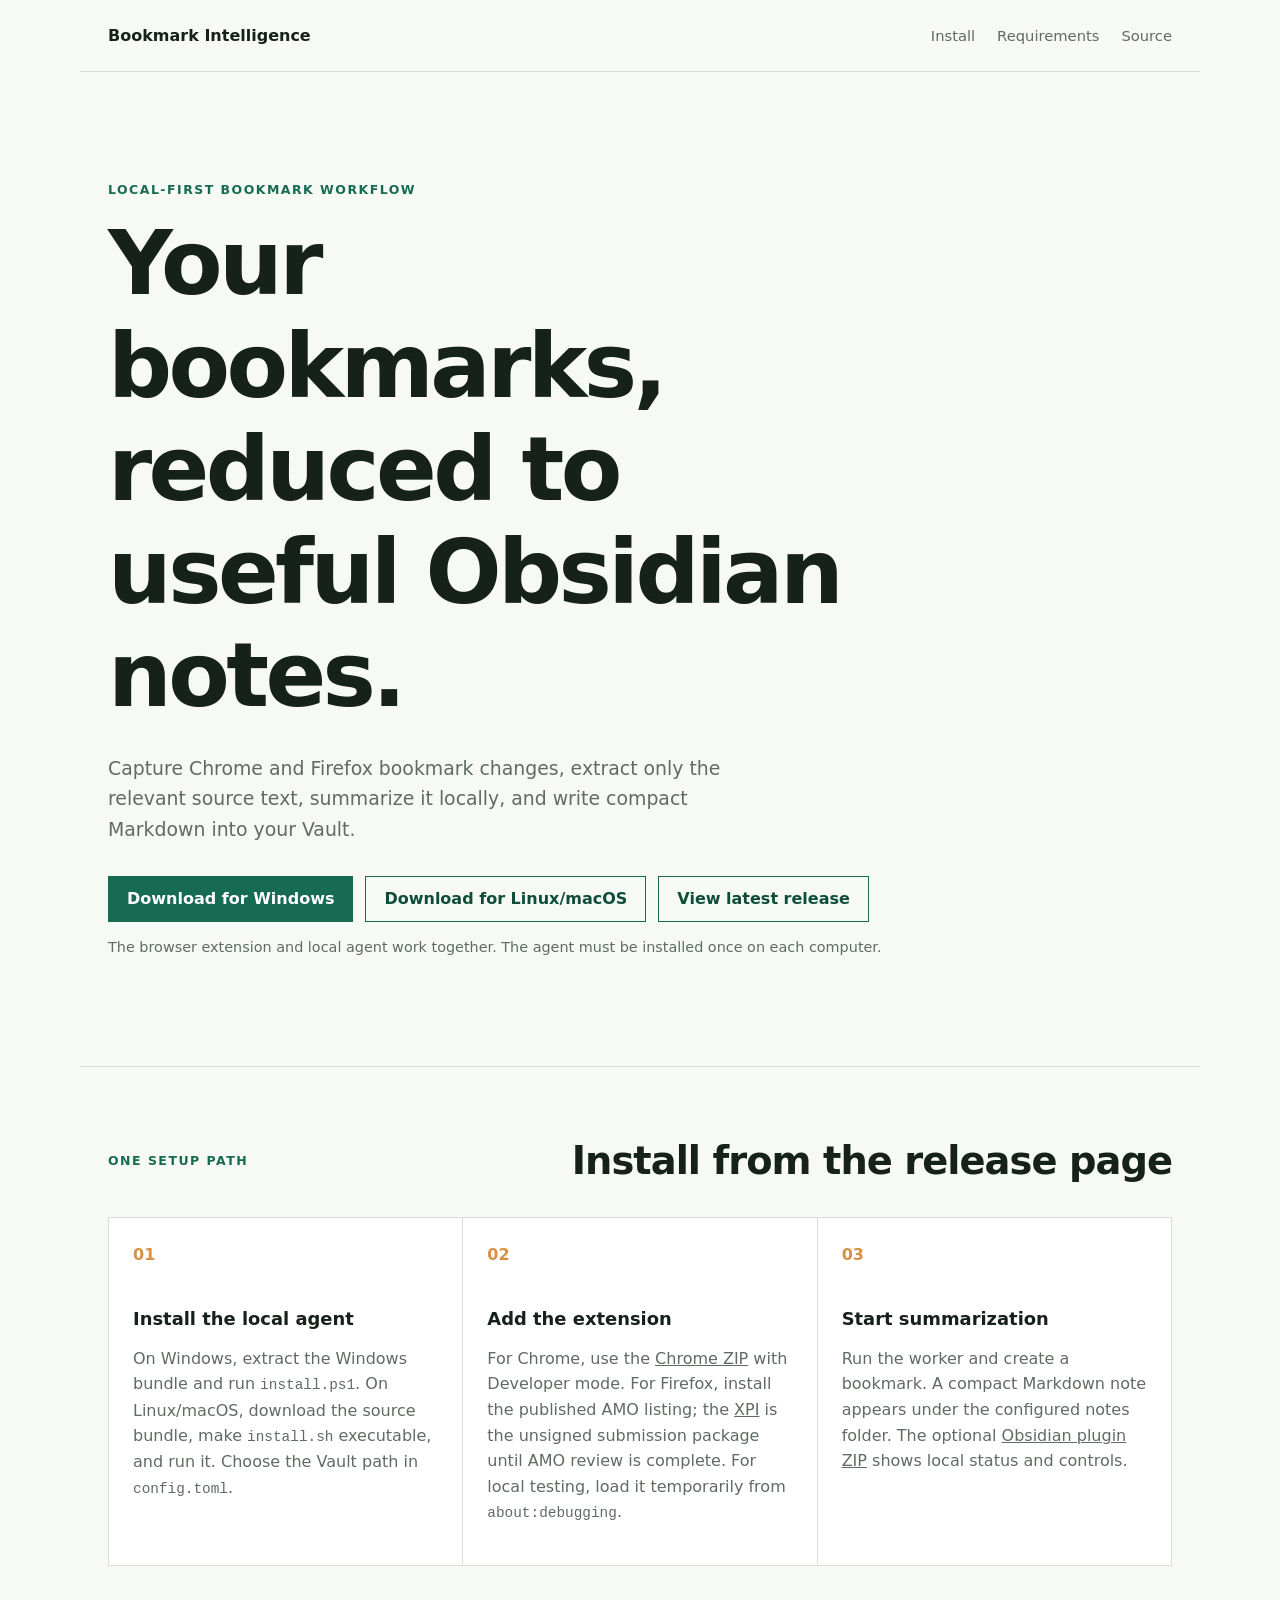
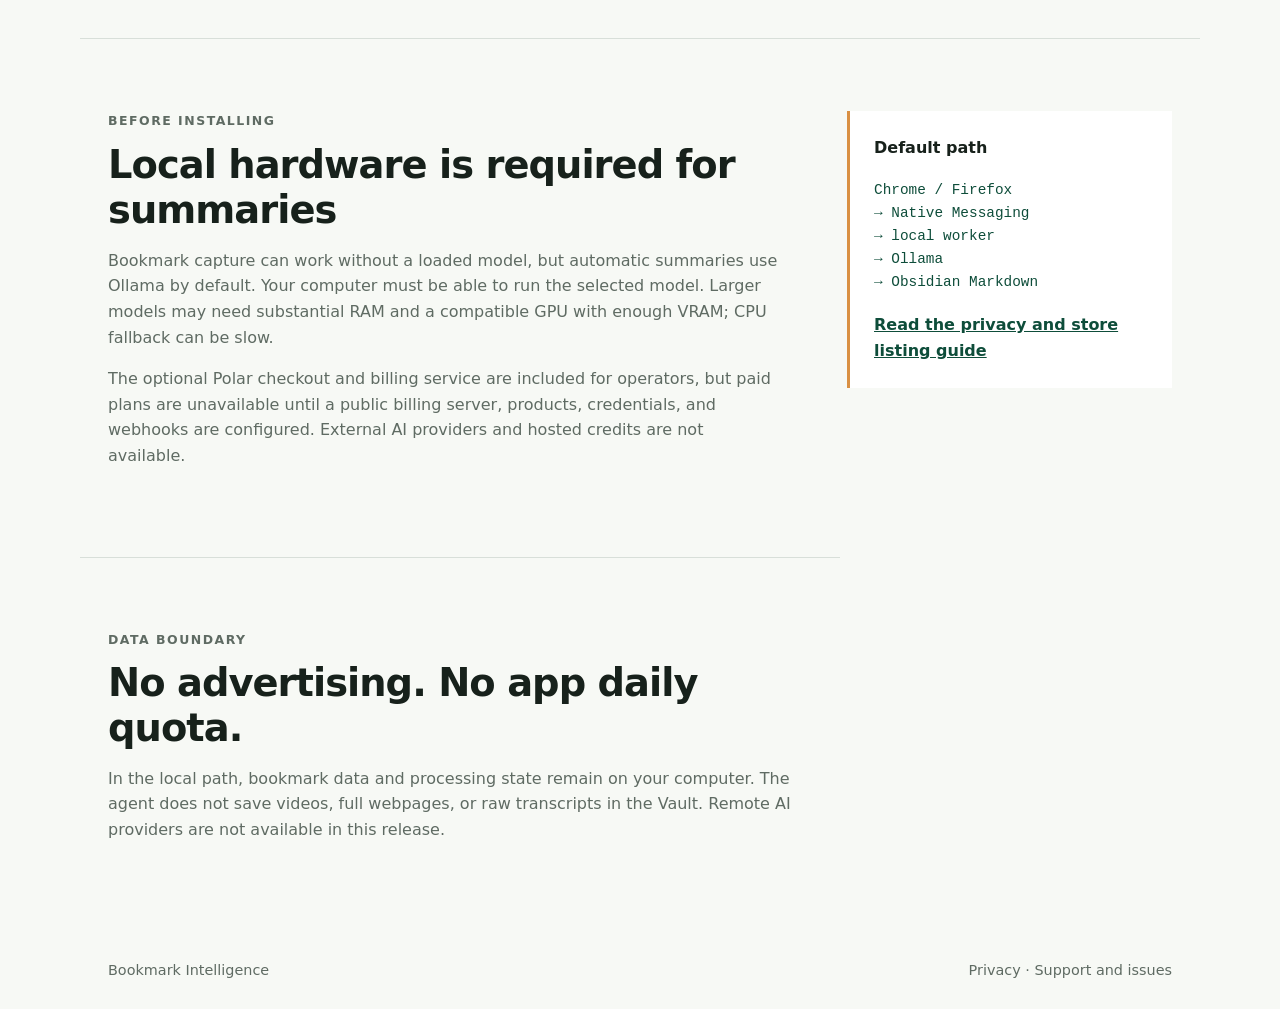
==== commit a4d33f6a: "Implement Polar checkout and billing deployment path" ====
--- a/site/index.html
+++ b/site/index.html
@@ -37,7 +37,7 @@
       </div>
     </section>
     <section id="requirements" class="section split" aria-labelledby="requirements-title">
-      <div><p class="eyebrow">Before installing</p><h2 id="requirements-title">Local hardware is required for summaries</h2><p>Bookmark capture can work without a loaded model, but automatic summaries use Ollama by default. Your computer must be able to run the selected model. Larger models may need substantial RAM and a compatible GPU with enough VRAM; CPU fallback can be slow.</p><p>External AI providers, hosted credits, and paid plans are shown as future features but are not implemented or available in this release.</p></div>
+      <div><p class="eyebrow">Before installing</p><h2 id="requirements-title">Local hardware is required for summaries</h2><p>Bookmark capture can work without a loaded model, but automatic summaries use Ollama by default. Your computer must be able to run the selected model. Larger models may need substantial RAM and a compatible GPU with enough VRAM; CPU fallback can be slow.</p><p>The optional Polar checkout and billing service are included for operators, but paid plans are unavailable until a public billing server, products, credentials, and webhooks are configured. External AI providers and hosted credits are not available.</p></div>
       <aside class="fact-panel"><strong>Default path</strong><code>Chrome / Firefox
 → Native Messaging
 → local worker
